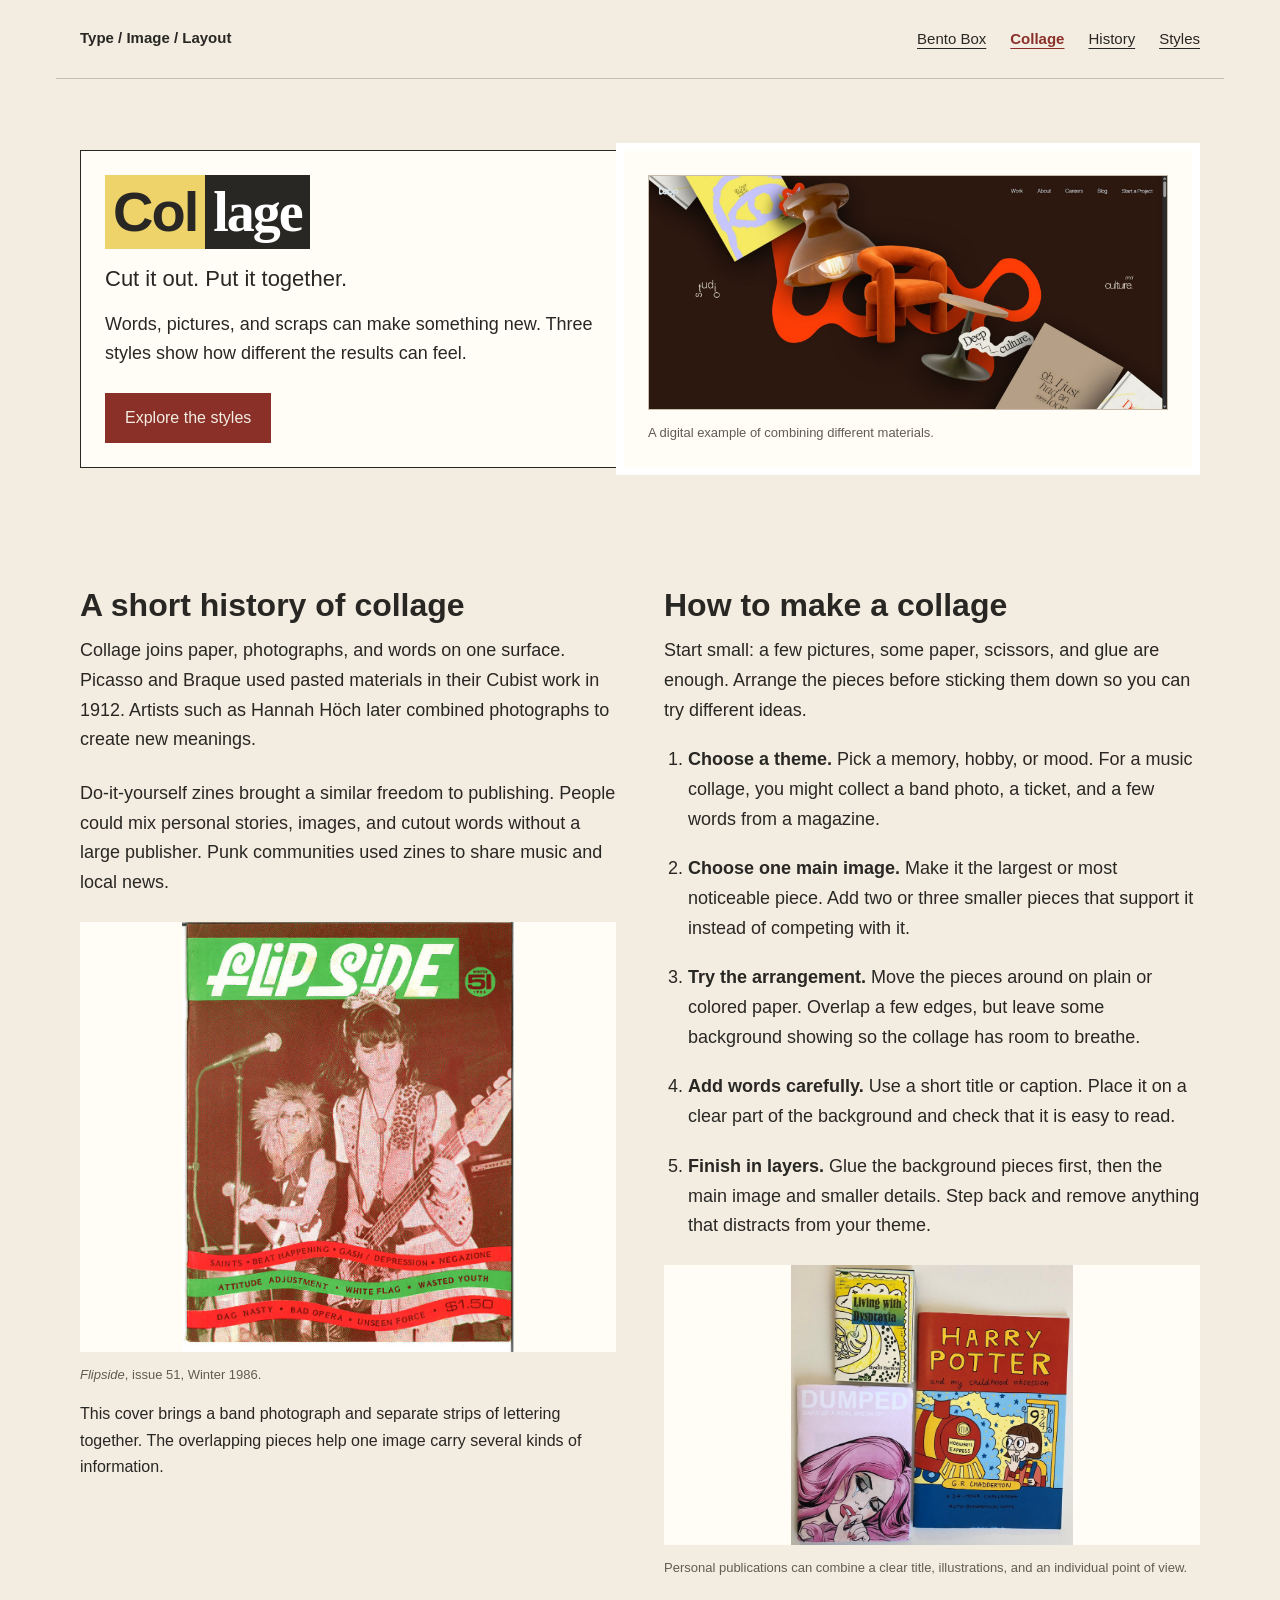
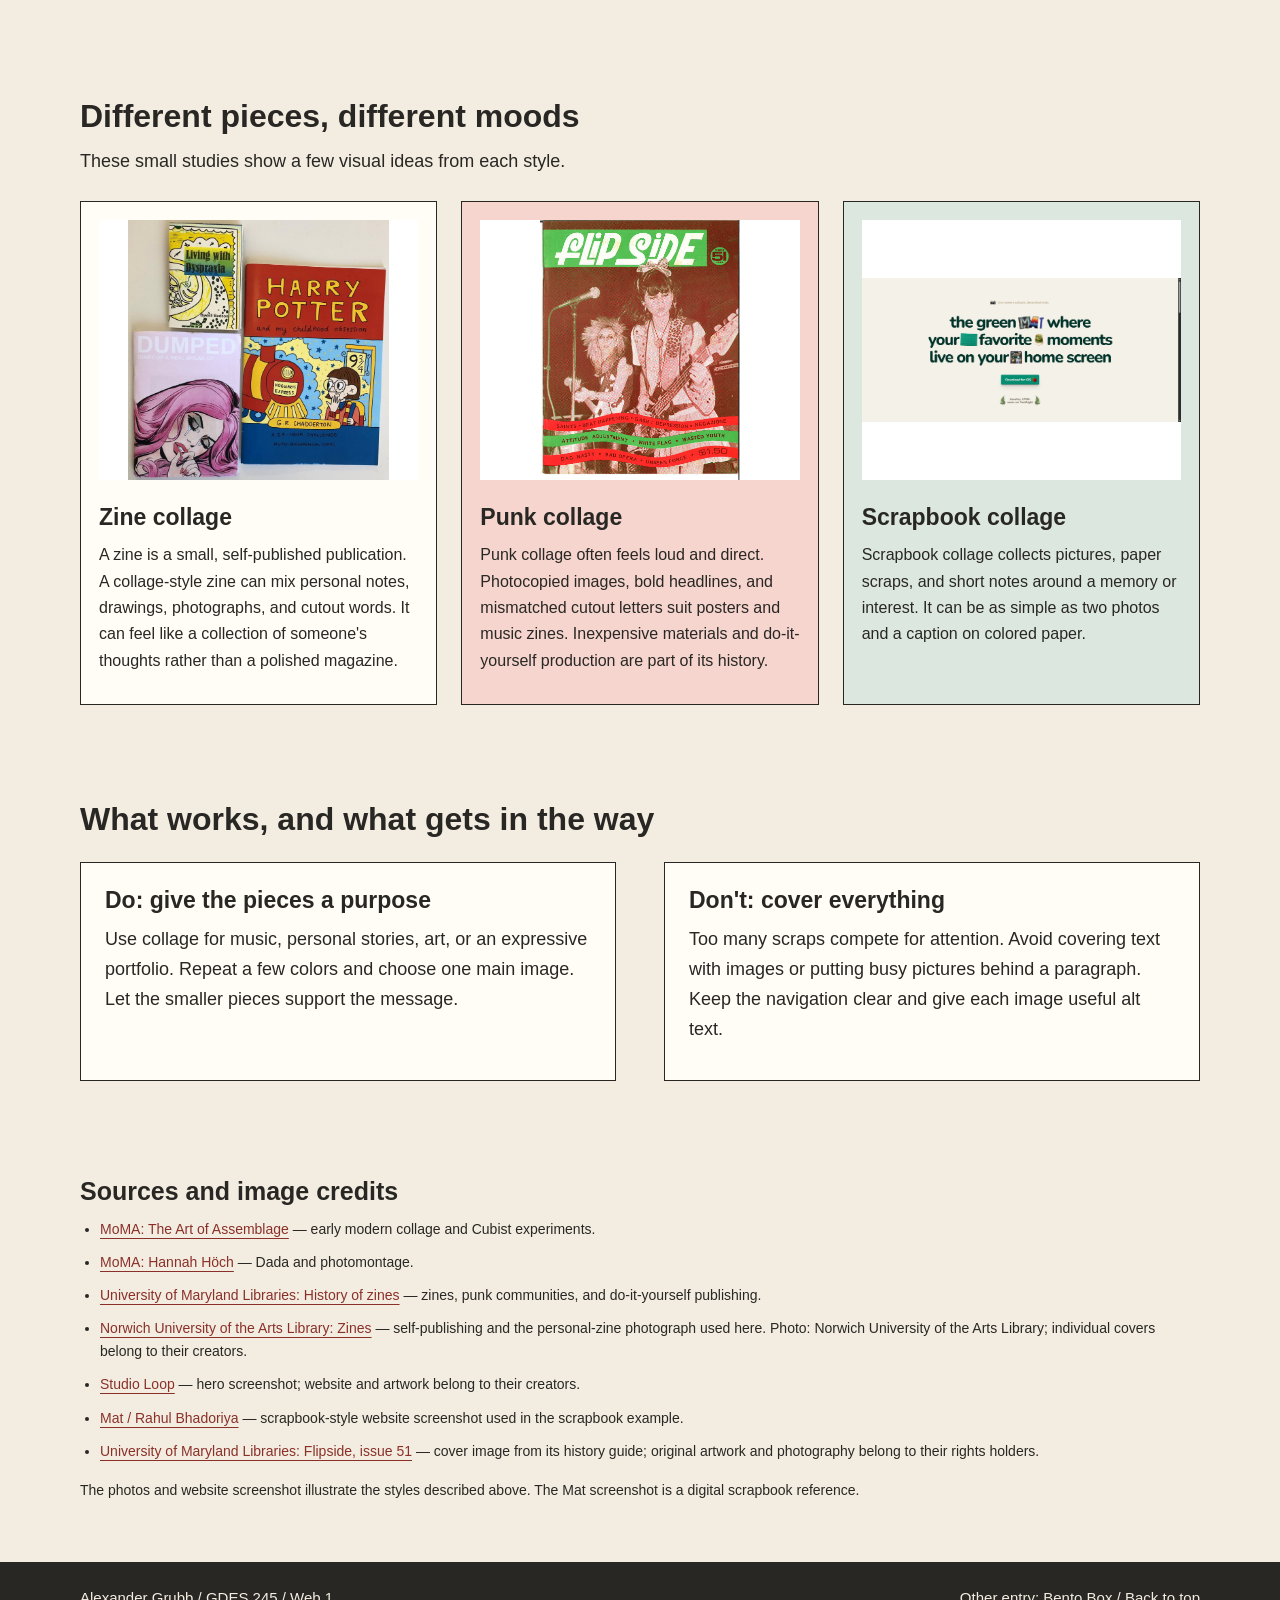
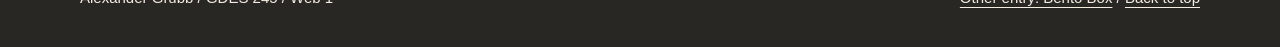
==== collage.html @ f915640b "Copy final pages and used assets with cleaned CSS and learning guide" ====
<!DOCTYPE html>
<html lang="en">
<head>
    <meta charset="UTF-8">
    <meta name="viewport" content="width=device-width, initial-scale=1.0">
    <title>Collage Styles | Type, Image, Layout</title>
    <link rel="stylesheet" href="css/styles.css">
</head>
<body id="top" class="collage-page">
    <a class="skip-link" href="#content">Skip to content</a>
    <nav class="site-nav" aria-label="Main navigation">
        <p class="site-name">Type / Image / Layout</p>
        <ul>
            <li><a href="index.html">Bento Box</a></li>
            <li><a href="collage.html" aria-current="page">Collage</a></li>
            <li><a href="#history">History</a></li>
            <li><a href="#examples">Styles</a></li>
        </ul>
    </nav>
    <header class="hero">
        <div class="paper-note">
            <h1><span class="cut-word">Col</span><span class="cut-word dark-paper">lage</span></h1>
            <p class="lede">Cut it out. Put it together.</p>
            <p>Words, pictures, and scraps can make something new. Three styles show how different the results can feel.</p>
            <a class="button" href="#examples">Explore the styles</a>
        </div>
        <figure class="paper-photo">
            <img src="images/studio-loop.png" alt="Studio Loop's homepage layers photographed books, fabric, and graphic shapes.">
            <figcaption>A digital example of combining different materials.</figcaption>
        </figure>
    </header>
    <main id="content">
        <section class="history collage-history" id="history">
            <div class="history-copy">
                <h2>A short history of collage</h2>
                <p>Collage joins paper, photographs, and words on one surface. Picasso and Braque used pasted materials in their Cubist work in 1912. Artists such as Hannah Höch later combined photographs to create new meanings.</p>
                <p>Do-it-yourself zines brought a similar freedom to publishing. People could mix personal stories, images, and cutout words without a large publisher. Punk communities used zines to share music and local news.</p>
                <figure class="history-photo">
                    <img src="images/flipside.jpg" alt="The cover of Flipside issue 51, with a band photograph and layered strips of text." loading="lazy">
                    <figcaption><em>Flipside</em>, issue 51, Winter 1986.</figcaption>
                </figure>
                <p class="photo-note">This cover brings a band photograph and separate strips of lettering together. The overlapping pieces help one image carry several kinds of information.</p>
            </div>
            <div class="how-to-copy">
                <h2>How to make a collage</h2>
                <p>Start small: a few pictures, some paper, scissors, and glue are enough. Arrange the pieces before sticking them down so you can try different ideas.</p>
                <ol class="how-to-steps">
                    <li><strong>Choose a theme.</strong> Pick a memory, hobby, or mood. For a music collage, you might collect a band photo, a ticket, and a few words from a magazine.</li>
                    <li><strong>Choose one main image.</strong> Make it the largest or most noticeable piece. Add two or three smaller pieces that support it instead of competing with it.</li>
                    <li><strong>Try the arrangement.</strong> Move the pieces around on plain or colored paper. Overlap a few edges, but leave some background showing so the collage has room to breathe.</li>
                    <li><strong>Add words carefully.</strong> Use a short title or caption. Place it on a clear part of the background and check that it is easy to read.</li>
                    <li><strong>Finish in layers.</strong> Glue the background pieces first, then the main image and smaller details. Step back and remove anything that distracts from your theme.</li>
                </ol>
                <figure class="history-reference">
                    <img src="images/personal-zines.jpg" alt="Three personal zines with different illustrated covers from Norwich University of the Arts Library." loading="lazy">
                    <figcaption>Personal publications can combine a clear title, illustrations, and an individual point of view.</figcaption>
                </figure>
            </div>
        </section>
        <section id="examples">
            <div class="section-head">
                <h2>Different pieces, different moods</h2>
                <p>These small studies show a few visual ideas from each style.</p>
            </div>
            <div class="cards collage-styles">
                <article class="card">
                    <figure>
                        <img src="images/personal-zines.jpg" alt="Three personal zines with illustrated covers from Norwich University of the Arts Library." loading="lazy">
                    </figure>
                    <h3>Zine collage</h3>
                    <p>A zine is a small, self-published publication. A collage-style zine can mix personal notes, drawings, photographs, and cutout words. It can feel like a collection of someone's thoughts rather than a polished magazine.</p>
                </article>
                <article class="card">
                    <figure>
                        <img src="images/flipside.jpg" alt="Flipside issue 51, showing a band photograph and layered strips of lettering." loading="lazy">
                    </figure>
                    <h3>Punk collage</h3>
                    <p>Punk collage often feels loud and direct. Photocopied images, bold headlines, and mismatched cutout letters suit posters and music zines. Inexpensive materials and do-it-yourself production are part of its history.</p>
                </article>
                <article class="card">
                    <figure>
                        <img src="images/mat.png" alt="Mat's scrapbook-inspired website with cutout letters and small photographed objects." loading="lazy">
                    </figure>
                    <h3>Scrapbook collage</h3>
                    <p>Scrapbook collage collects pictures, paper scraps, and short notes around a memory or interest. It can be as simple as two photos and a caption on colored paper.</p>
                </article>
            </div>
        </section>
        <section id="uses">
            <div class="section-head">
                <h2>What works, and what gets in the way</h2>
            </div>
            <div class="use-columns">
                <article class="paper-note">
                    <h3>Do: give the pieces a purpose</h3>
                    <p>Use collage for music, personal stories, art, or an expressive portfolio. Repeat a few colors and choose one main image. Let the smaller pieces support the message.</p>
                </article>
                <article class="paper-note">
                    <h3>Don't: cover everything</h3>
                    <p>Too many scraps compete for attention. Avoid covering text with images or putting busy pictures behind a paragraph. Keep the navigation clear and give each image useful alt text.</p>
                </article>
            </div>
        </section>
        <section class="sources" id="sources">
            <h2>Sources and image credits</h2>
            <ul>
                <li><a href="https://assets.moma.org/documents/moma_catalogue_1880_300062228.pdf">MoMA: The Art of Assemblage</a> — early modern collage and Cubist experiments.</li>
                <li><a href="https://www.moma.org/artists/2675-hannah-hoch">MoMA: Hannah Höch</a> — Dada and photomontage.</li>
                <li><a href="https://lib.guides.umd.edu/c.php?g=1378775&amp;p=10803201">University of Maryland Libraries: History of zines</a> — zines, punk communities, and do-it-yourself publishing.</li>
                <li><a href="https://library.norwichuni.ac.uk/guides/zines/">Norwich University of the Arts Library: Zines</a> — self-publishing and the personal-zine photograph used here. Photo: Norwich University of the Arts Library; individual covers belong to their creators.</li>
                <li><a href="https://www.studioloop.com.br/">Studio Loop</a> — hero screenshot; website and artwork belong to their creators.</li>
                <li><a href="https://www.matwidget.com/">Mat / Rahul Bhadoriya</a> — scrapbook-style website screenshot used in the scrapbook example.</li>
                <li><a href="https://archives.lib.umd.edu/repositories/4/archival_objects/659469">University of Maryland Libraries: Flipside, issue 51</a> — cover image from its history guide; original artwork and photography belong to their rights holders.</li>
            </ul>
            <p>The photos and website screenshot illustrate the styles described above. The Mat screenshot is a digital scrapbook reference.</p>
        </section>
    </main>
    <footer class="site-footer">
        <div class="inner">
            <p>Alexander Grubb / GDES 245 / Web 1</p>
            <p><a href="index.html">Other entry: Bento Box</a> / <a href="#top">Back to top</a></p>
        </div>
    </footer>
</body>
</html>
---- css/styles.css ----
/* Shared values: change these once to update both pages. */
:root{
    --paper: #faf6ef;
    --ink: #26231e;
    --muted: #625b52;
    --line: #d7cfc2;
    --panel: #eee7dc;
    --accent: #a73e25;
    --accent-light: #f1d2b5;
    --space-small: 12px;
    --space-medium: 24px;
    --space-large: 48px;
    --title-size: 72px;
    --section-size: 32px;
    --heading-size: 23px;
}

*{
    box-sizing: border-box;
    padding: 0px;
    margin: 0px;
}

body{
    background: var(--paper);
    color: var(--ink);
    font-family: Arial, Helvetica, sans-serif;
    font-size: 18px;
    line-height: 1.65;
}

h1,h2,h3{
    line-height: 1.15;
    margin-bottom: var(--space-small);
}

h1{
    font-size: var(--title-size);
    letter-spacing: -3px;
}

h2{
    font-size: var(--section-size);
}

h3{
    font-size: var(--heading-size);
}

p{
    margin-bottom: var(--space-small);
}

a{
    color: var(--accent);
    text-underline-offset: 4px;
}

a:hover{
    text-decoration-thickness: 3px;
}

/* Keyboard users can see which link is selected. */
a:focus-visible{
    outline: 3px solid var(--accent);
    outline-offset: 5px;
}

img{
    display: block;
    width: 100%;
    max-width: 100%;
    height: auto;
}

figcaption{
    font-size: 13px;
    color: var(--muted);
    padding-top: var(--space-small);
}

.skip-link{
    position: absolute;
    left: 12px;
    top: -100px;
    padding: var(--space-small);
    background: var(--paper);
}

.skip-link:focus{
    top: 12px;
}

.site-nav{
    display: flex;
    justify-content: space-between;
    align-items: center;
    gap: var(--space-medium);
    max-width: 1168px;
    margin: 0px auto;
    padding: var(--space-medium);
    border-bottom: 1px solid var(--line);
}

.site-name{
    font-size: 15px;
    font-weight: bold;
    margin: 0px;
}

.site-nav ul{
    display: flex;
    flex-wrap: wrap;
    gap: var(--space-medium);
    list-style: none;
}

.site-nav a{
    font-size: 15px;
    color: var(--ink);
}

.site-nav a[aria-current="page"]{
    font-weight: bold;
    color: var(--accent);
}

main,.hero{
    max-width: 1168px;
    margin: 0px auto;
    padding-left: var(--space-medium);
    padding-right: var(--space-medium);
}

.hero{
    display: grid;
    grid-template-columns: 1fr 1fr;
    align-items: center;
    gap: var(--space-large);
    padding-top: 64px;
    padding-bottom: 64px;
}

.hero img{
    border: 1px solid var(--line);
}

.eyebrow{
    font-size: 13px;
    letter-spacing: 2px;
    text-transform: uppercase;
    color: var(--accent);
    font-weight: bold;
}

.lede{
    font-size: 22px;
    max-width: 36ch;
}

.button{
    display: inline-block;
    background: var(--accent);
    color: var(--paper);
    padding: 12px 20px;
    margin-top: var(--space-small);
    text-decoration: none;
    font-size: 16px;
}

main > section{
    padding-top: var(--space-large);
    padding-bottom: var(--space-large);
}

.section-head{
    margin-bottom: var(--space-medium);
}

.history{
    display: grid;
    grid-template-columns: 1fr 2fr;
    gap: var(--space-large);
}

.history-copy p{
    max-width: 65ch;
    margin-bottom: var(--space-medium);
}

.cards{
    display: grid;
    grid-template-columns: 1fr 1fr 1fr;
    gap: var(--space-medium);
}

.card{
    background: white;
    border: 1px solid var(--line);
    padding: 16px;
}

.card img{
    aspect-ratio: 2.2 / 1;
    object-fit: contain;
    background: var(--panel);
}

.card h3{
    margin-top: var(--space-medium);
}

.card p{
    font-size: 16px;
}

/* Four equal tracks let one panel span two columns and two rows. */
.bento-grid{
    display: grid;
    grid-template-columns: 1fr 1fr 1fr 1fr;
    gap: var(--space-small);
}

.bento-grid article{
    padding: var(--space-medium);
    border: 1px solid var(--line);
    border-radius: 8px;
}

.feature-panel{
    grid-column: span 2;
    grid-row: span 2;
    background: var(--accent-light);
    display: flex;
    flex-direction: column;
    justify-content: center;
}

.feature-panel h3{
    font-size: 40px;
}

.detail-panel{
    background: white;
}

.summary-panel{
    grid-column: span 2;
    background: var(--panel);
}

.use-columns{
    display: grid;
    grid-template-columns: 1fr 1fr;
    gap: var(--space-large);
}

.site-footer{
    background: var(--ink);
    color: var(--paper);
    padding: var(--space-medium);
}

.site-footer .inner{
    display: flex;
    justify-content: space-between;
    gap: var(--space-medium);
    max-width: 1120px;
    margin: 0px auto;
    font-size: 15px;
}

.site-footer a{
    color: var(--paper);
}

.site-footer a:focus-visible{
    outline-color: var(--paper);
}

/* A simple fallback keeps the text readable on narrow screens. */
@media (max-width: 760px){
    h1{
        font-size: 48px;
        letter-spacing: -2px;
    }

    .site-nav,.site-footer .inner{
        flex-direction: column;
        align-items: flex-start;
    }

    .hero,.history,.cards,.use-columns,.bento-grid{
        grid-template-columns: 1fr;
        gap: var(--space-medium);
    }

    .feature-panel,.summary-panel{
        grid-column: auto;
        grid-row: auto;
    }
}

/* Comic styling applies only to the bento page. */
.bento-page{
    --paper: #fff9e9;
    --ink: #222638;
    --accent: #a92724;
    --accent-light: #ffdf73;
    --line: #222638;
    --panel: #e6eef7;
}

.bento-page h1,.bento-page h2,.bento-page h3{
    font-family: "Arial Black", Arial, Helvetica, sans-serif;
}

.bento-page h1{
    font-size: 64px;
    text-transform: uppercase;
    letter-spacing: -2px;
}

.title-note{
    display: block;
    font-size: 36px;
    color: var(--accent);
    letter-spacing: 0px;
}

.bento-page .site-nav{
    border-bottom: 3px solid var(--ink);
}

.bento-page .button{
    border: 2px solid var(--ink);
    font-weight: bold;
}

/* These four text panels make a small comic-like introduction. */
.hero-panels{
    display: grid;
    grid-template-columns: 1fr 1fr;
    gap: var(--space-small);
}

.hero-panel{
    display: flex;
    align-items: center;
    justify-content: center;
    text-align: center;
    min-height: 110px;
    padding: var(--space-medium);
    margin: 0px;
    background: white;
    border: 3px solid var(--ink);
    font-size: 23px;
    font-weight: bold;
}

.hero-action{
    grid-row: span 2;
    background: var(--accent-light);
    font-size: 42px;
    font-style: italic;
}

.hero-pause{
    background: var(--panel);
}

.hero-reveal{
    grid-column: span 2;
    background: var(--accent);
    color: var(--paper);
}

.comic-history-image{
    width: 100%;
    max-width: none;
    margin: 0px auto;
}

.comic-history-image img{
    border: 3px solid var(--ink);
}

.bento-page .card{
    border: 2px solid var(--ink);
}

.bento-page .card img{
    height: 230px;
    aspect-ratio: auto;
    object-fit: contain;
    background: white;
}

.bento-page .card .eyebrow{
    margin-top: var(--space-medium);
    margin-bottom: 8px;
}

.bento-page .card h3{
    margin-top: 0px;
}

.bento-page .bento-grid article{
    border: 2px solid var(--ink);
    border-radius: 0px;
}

.comic-note{
    padding: var(--space-medium);
    background: var(--panel);
    border: 2px solid var(--ink);
}

.advice-heading{
    margin-top: var(--space-large);
}

@media (max-width: 760px){
    .bento-page h1{
        font-size: 46px;
    }

    .hero-action{
        font-size: 28px;
    }

    .hero-panel{
        padding: var(--space-small);
        font-size: 20px;
    }
}

/* Simple paper pieces for the collage page. */
.collage-page{
    --paper: #f3ede1;
    --ink: #292724;
    --accent: #8a3029;
    --line: #c8bdac;
}

.collage-page .hero{
    gap: 24px;
}

.paper-note,.paper-photo{
    background: #fffdf6;
    padding: 24px;
    border: 1px solid var(--ink);
}

.paper-photo{
    margin-left: -36px;
    border: 8px solid white;
}

.collage-page h1{
    font-size: 56px;
    letter-spacing: -2px;
}

.cut-word{
    display: inline-block;
    background: #edd36a;
    padding: 5px 8px;
}

.dark-paper{
    background: var(--ink);
    color: white;
    font-family: Georgia, "Times New Roman", serif;
}

.collage-page .card{
    padding: 18px;
    border: 1px solid var(--ink);
    background: #fffdf6;
}

.collage-page .card:nth-child(2){
    background: #f5d5ce;
}

.collage-page .card:nth-child(3){
    background: #dce7df;
}

.sources{
    font-size: 14px;
}

.sources h2{
    font-size: 25px;
}

.sources ul{
    padding-left: 20px;
    margin-bottom: 16px;
}

.sources li{
    margin-bottom: 10px;
}

@media (max-width: 760px){
    .paper-photo{
        margin-left: 0px;
    }

    .collage-page h1{
        font-size: 46px;
    }
}

/* Photo references in the collage history. */
.collage-page .collage-history{
    grid-template-columns: 1fr 1fr;
    align-items: start;
}

.history-photo img{
    max-height: 430px;
    object-fit: contain;
    background: #fffdf6;
}

.history-reference{
    margin: 24px 0px;
}

.history-reference img{
    max-height: 280px;
    object-fit: contain;
    background: #fffdf6;
}

@media (max-width: 760px){
    .collage-page .collage-history{
        grid-template-columns: 1fr;
    }
}

/* Equal columns keep the history separate from the instructions. */
.how-to-copy p,.how-to-steps li{
    margin-bottom: 20px;
}

.how-to-steps{
    padding-left: 24px;
}

.photo-note{
    margin-top: 16px;
    font-size: 16px;
}

/* Show each collage reference in full, with no text over the image. */
.collage-styles .card img{
    height: 260px;
    aspect-ratio: auto;
    object-fit: contain;
    background: white;
}
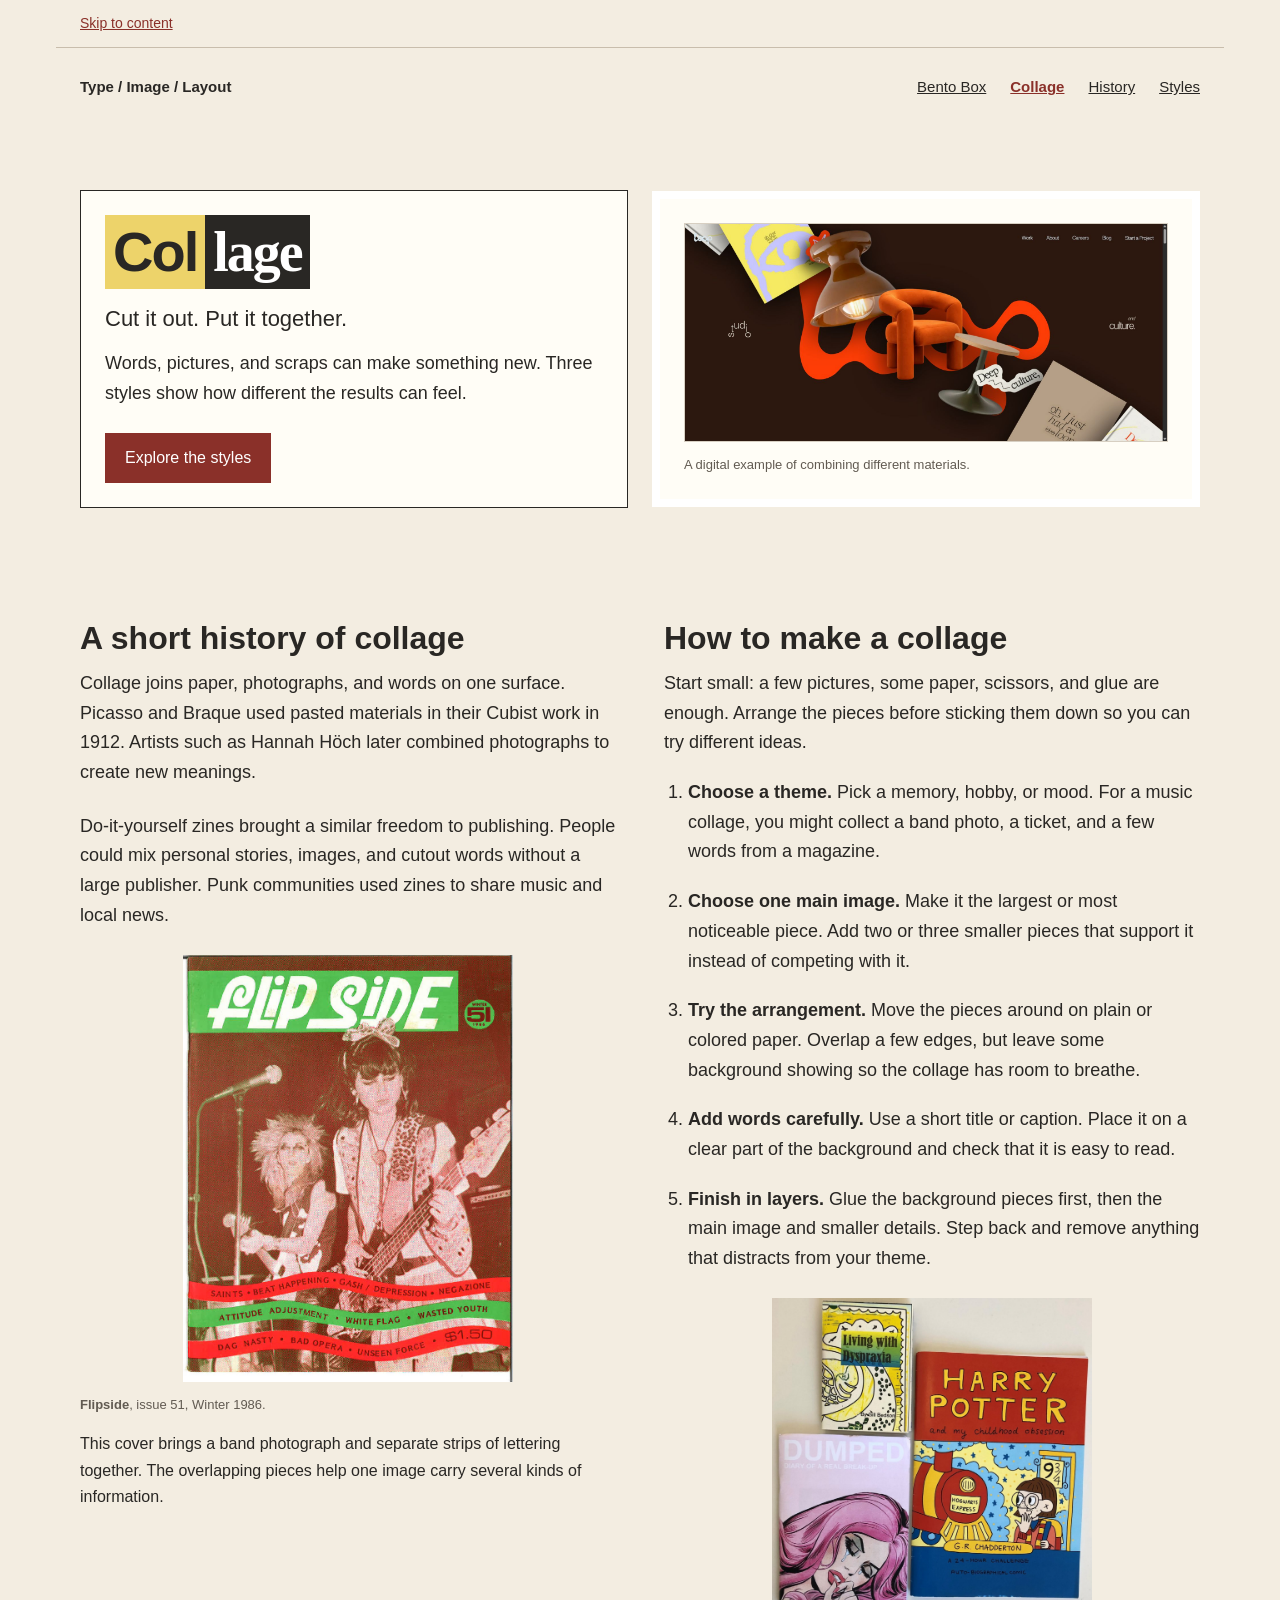
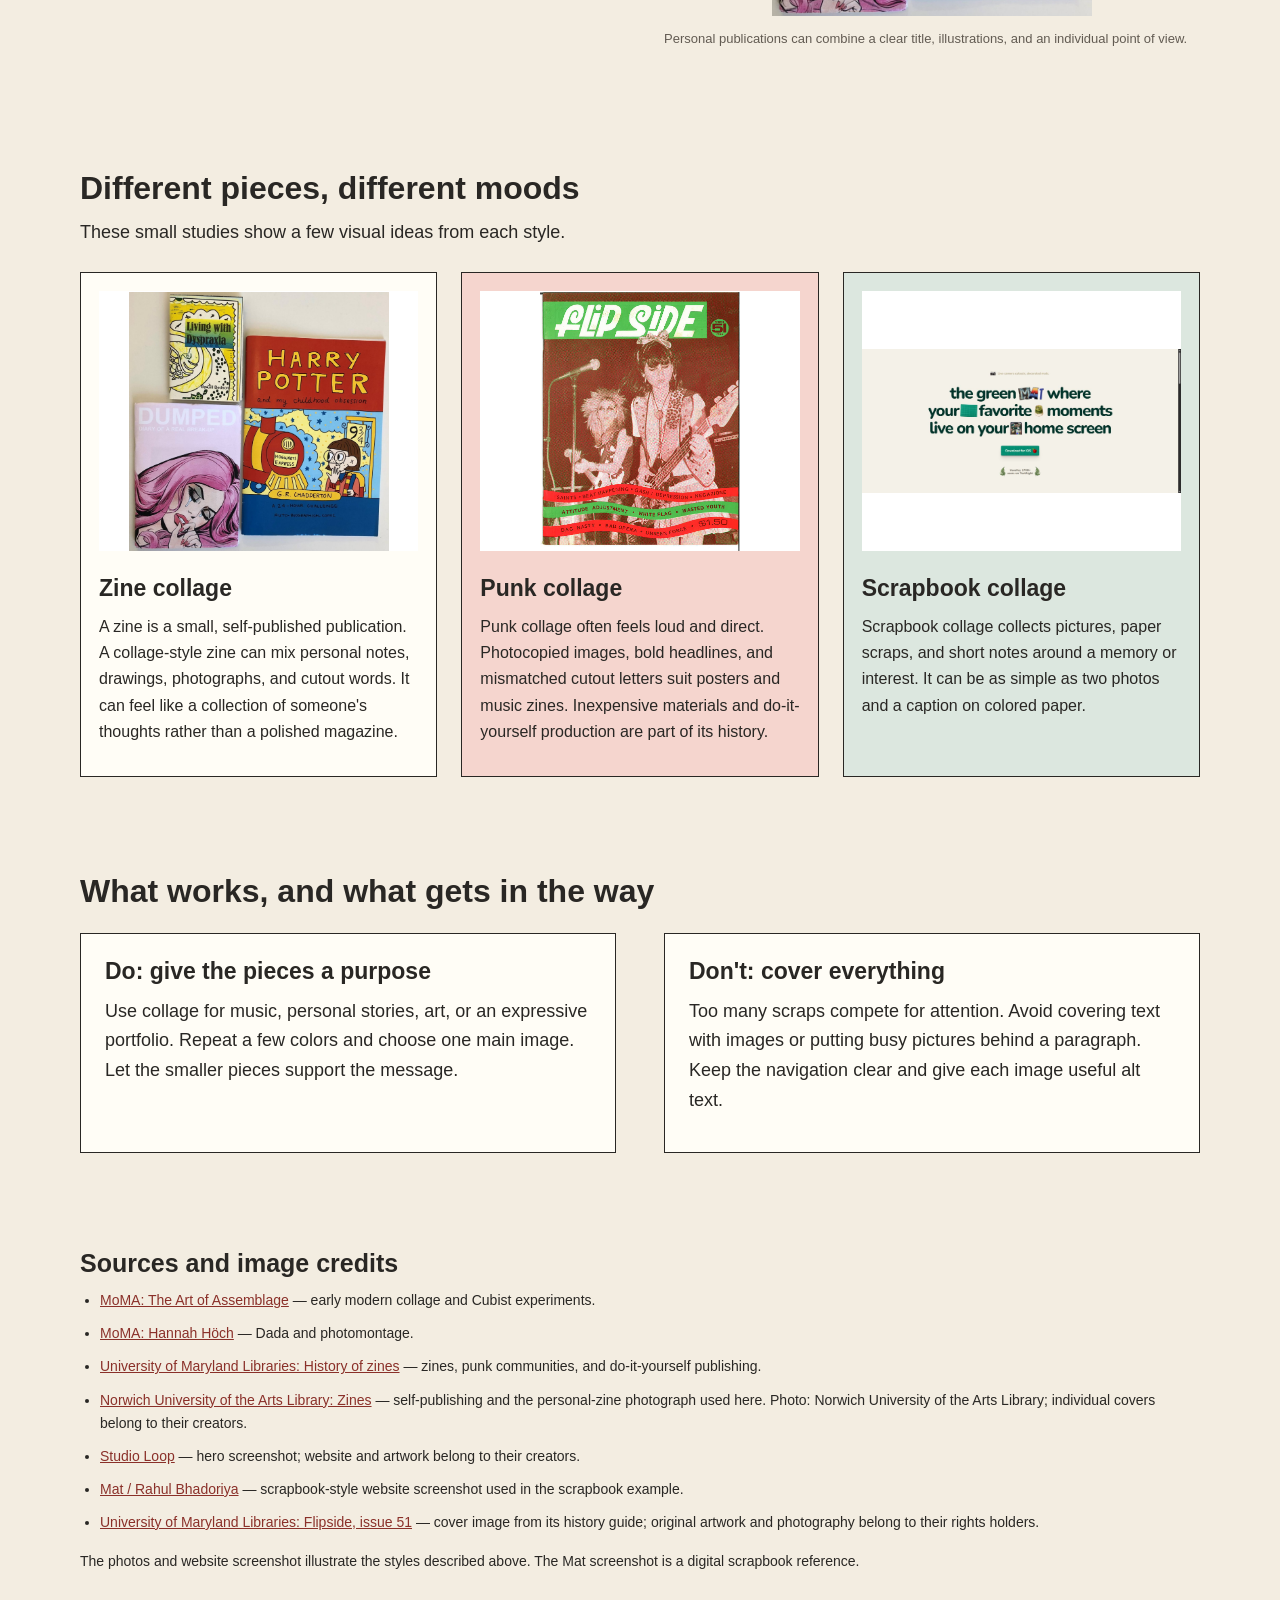
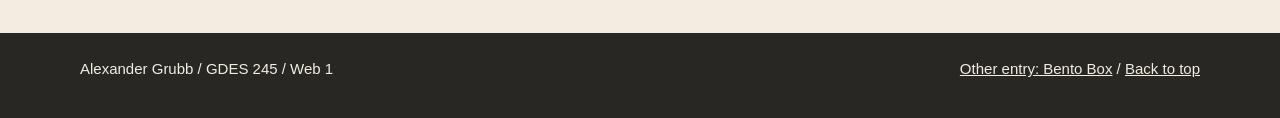
==== commit 43ae44b0: "Match HTML and CSS techniques to earlier practice projects" ====
--- a/collage.html
+++ b/collage.html
@@ -8,88 +8,88 @@
 </head>
 <body id="top" class="collage-page">
     <a class="skip-link" href="#content">Skip to content</a>
-    <nav class="site-nav" aria-label="Main navigation">
+    <nav class="site-nav">
         <p class="site-name">Type / Image / Layout</p>
         <ul>
             <li><a href="index.html">Bento Box</a></li>
-            <li><a href="collage.html" aria-current="page">Collage</a></li>
+            <li><a href="collage.html" class="current-page">Collage</a></li>
             <li><a href="#history">History</a></li>
             <li><a href="#examples">Styles</a></li>
         </ul>
     </nav>
     <header class="hero">
-        <div class="paper-note">
+        <section class="paper-note">
             <h1><span class="cut-word">Col</span><span class="cut-word dark-paper">lage</span></h1>
             <p class="lede">Cut it out. Put it together.</p>
             <p>Words, pictures, and scraps can make something new. Three styles show how different the results can feel.</p>
             <a class="button" href="#examples">Explore the styles</a>
-        </div>
-        <figure class="paper-photo">
+        </section>
+        <aside class="paper-photo">
             <img src="images/studio-loop.png" alt="Studio Loop's homepage layers photographed books, fabric, and graphic shapes.">
-            <figcaption>A digital example of combining different materials.</figcaption>
-        </figure>
+            <p class="image-caption">A digital example of combining different materials.</p>
+        </aside>
     </header>
     <main id="content">
-        <section class="history collage-history" id="history">
-            <div class="history-copy">
+        <section class="page-section history collage-history" id="history">
+            <article class="history-copy">
                 <h2>A short history of collage</h2>
                 <p>Collage joins paper, photographs, and words on one surface. Picasso and Braque used pasted materials in their Cubist work in 1912. Artists such as Hannah Höch later combined photographs to create new meanings.</p>
                 <p>Do-it-yourself zines brought a similar freedom to publishing. People could mix personal stories, images, and cutout words without a large publisher. Punk communities used zines to share music and local news.</p>
-                <figure class="history-photo">
-                    <img src="images/flipside.jpg" alt="The cover of Flipside issue 51, with a band photograph and layered strips of text." loading="lazy">
-                    <figcaption><em>Flipside</em>, issue 51, Winter 1986.</figcaption>
-                </figure>
+                <aside class="history-photo">
+                    <img src="images/flipside.jpg" alt="The cover of Flipside issue 51, with a band photograph and layered strips of text.">
+                    <p class="image-caption"><span class="book-title">Flipside</span>, issue 51, Winter 1986.</p>
+                </aside>
                 <p class="photo-note">This cover brings a band photograph and separate strips of lettering together. The overlapping pieces help one image carry several kinds of information.</p>
-            </div>
-            <div class="how-to-copy">
+            </article>
+            <section class="how-to-copy">
                 <h2>How to make a collage</h2>
                 <p>Start small: a few pictures, some paper, scissors, and glue are enough. Arrange the pieces before sticking them down so you can try different ideas.</p>
                 <ol class="how-to-steps">
-                    <li><strong>Choose a theme.</strong> Pick a memory, hobby, or mood. For a music collage, you might collect a band photo, a ticket, and a few words from a magazine.</li>
-                    <li><strong>Choose one main image.</strong> Make it the largest or most noticeable piece. Add two or three smaller pieces that support it instead of competing with it.</li>
-                    <li><strong>Try the arrangement.</strong> Move the pieces around on plain or colored paper. Overlap a few edges, but leave some background showing so the collage has room to breathe.</li>
-                    <li><strong>Add words carefully.</strong> Use a short title or caption. Place it on a clear part of the background and check that it is easy to read.</li>
-                    <li><strong>Finish in layers.</strong> Glue the background pieces first, then the main image and smaller details. Step back and remove anything that distracts from your theme.</li>
+                    <li><span class="step-label">Choose a theme.</span> Pick a memory, hobby, or mood. For a music collage, you might collect a band photo, a ticket, and a few words from a magazine.</li>
+                    <li><span class="step-label">Choose one main image.</span> Make it the largest or most noticeable piece. Add two or three smaller pieces that support it instead of competing with it.</li>
+                    <li><span class="step-label">Try the arrangement.</span> Move the pieces around on plain or colored paper. Overlap a few edges, but leave some background showing so the collage has room to breathe.</li>
+                    <li><span class="step-label">Add words carefully.</span> Use a short title or caption. Place it on a clear part of the background and check that it is easy to read.</li>
+                    <li><span class="step-label">Finish in layers.</span> Glue the background pieces first, then the main image and smaller details. Step back and remove anything that distracts from your theme.</li>
                 </ol>
-                <figure class="history-reference">
-                    <img src="images/personal-zines.jpg" alt="Three personal zines with different illustrated covers from Norwich University of the Arts Library." loading="lazy">
-                    <figcaption>Personal publications can combine a clear title, illustrations, and an individual point of view.</figcaption>
-                </figure>
-            </div>
+                <aside class="history-reference">
+                    <img src="images/personal-zines.jpg" alt="Three personal zines with different illustrated covers from Norwich University of the Arts Library.">
+                    <p class="image-caption">Personal publications can combine a clear title, illustrations, and an individual point of view.</p>
+                </aside>
+            </section>
         </section>
-        <section id="examples">
-            <div class="section-head">
+        <section class="page-section" id="examples">
+            <header class="section-head">
                 <h2>Different pieces, different moods</h2>
                 <p>These small studies show a few visual ideas from each style.</p>
-            </div>
+            </header>
             <div class="cards collage-styles">
-                <article class="card">
-                    <figure>
-                        <img src="images/personal-zines.jpg" alt="Three personal zines with illustrated covers from Norwich University of the Arts Library." loading="lazy">
-                    </figure>
+                <article class="card zine-card">
+                    <aside class="card-image">
+                        <img src="images/personal-zines.jpg" alt="Three personal zines with illustrated covers from Norwich University of the Arts Library.">
+                    </aside>
                     <h3>Zine collage</h3>
                     <p>A zine is a small, self-published publication. A collage-style zine can mix personal notes, drawings, photographs, and cutout words. It can feel like a collection of someone's thoughts rather than a polished magazine.</p>
                 </article>
-                <article class="card">
-                    <figure>
-                        <img src="images/flipside.jpg" alt="Flipside issue 51, showing a band photograph and layered strips of lettering." loading="lazy">
-                    </figure>
+                <article class="card punk-card">
+                    <aside class="card-image">
+                        <img src="images/flipside.jpg" alt="Flipside issue 51, showing a band photograph and layered strips of lettering.">
+                    </aside>
                     <h3>Punk collage</h3>
                     <p>Punk collage often feels loud and direct. Photocopied images, bold headlines, and mismatched cutout letters suit posters and music zines. Inexpensive materials and do-it-yourself production are part of its history.</p>
                 </article>
-                <article class="card">
-                    <figure>
-                        <img src="images/mat.png" alt="Mat's scrapbook-inspired website with cutout letters and small photographed objects." loading="lazy">
-                    </figure>
+                <article class="card scrapbook-card">
+                    <aside class="card-image">
+                        <img src="images/mat.png" alt="Mat's scrapbook-inspired website with cutout letters and small photographed objects.">
+                    </aside>
                     <h3>Scrapbook collage</h3>
                     <p>Scrapbook collage collects pictures, paper scraps, and short notes around a memory or interest. It can be as simple as two photos and a caption on colored paper.</p>
                 </article>
             </div>
         </section>
-        <section id="uses">
-            <div class="section-head">
+        <section class="page-section" id="uses">
+            <header class="section-head">
                 <h2>What works, and what gets in the way</h2>
-            </div>
+            </header>
             <div class="use-columns">
                 <article class="paper-note">
                     <h3>Do: give the pieces a purpose</h3>
@@ -101,7 +101,7 @@
                 </article>
             </div>
         </section>
-        <section class="sources" id="sources">
+        <section class="page-section sources" id="sources">
             <h2>Sources and image credits</h2>
             <ul>
                 <li><a href="https://assets.moma.org/documents/moma_catalogue_1880_300062228.pdf">MoMA: The Art of Assemblage</a> — early modern collage and Cubist experiments.</li>
--- a/css/styles.css
+++ b/css/styles.css
@@ -1,29 +1,13 @@
-/* Shared values: change these once to update both pages. */
-:root{
-    --paper: #faf6ef;
-    --ink: #26231e;
-    --muted: #625b52;
-    --line: #d7cfc2;
-    --panel: #eee7dc;
-    --accent: #a73e25;
-    --accent-light: #f1d2b5;
-    --space-small: 12px;
-    --space-medium: 24px;
-    --space-large: 48px;
-    --title-size: 72px;
-    --section-size: 32px;
-    --heading-size: 23px;
-}
-
+/* Shared styles use properties from the earlier practice projects. */
 *{
     box-sizing: border-box;
+    margin: 0px;
     padding: 0px;
-    margin: 0px;
 }
 
 body{
-    background: var(--paper);
-    color: var(--ink);
+    background: #faf6ef;
+    color: #26231e;
     font-family: Arial, Helvetica, sans-serif;
     font-size: 18px;
     line-height: 1.65;
@@ -31,39 +15,28 @@
 
 h1,h2,h3{
     line-height: 1.15;
-    margin-bottom: var(--space-small);
+    margin-bottom: 12px;
 }
 
 h1{
-    font-size: var(--title-size);
-    letter-spacing: -3px;
+    font-size: 64px;
+    letter-spacing: -2px;
 }
 
 h2{
-    font-size: var(--section-size);
+    font-size: 32px;
 }
 
 h3{
-    font-size: var(--heading-size);
+    font-size: 23px;
 }
 
 p{
-    margin-bottom: var(--space-small);
+    margin-bottom: 12px;
 }
 
 a{
-    color: var(--accent);
-    text-underline-offset: 4px;
-}
-
-a:hover{
-    text-decoration-thickness: 3px;
-}
-
-/* Keyboard users can see which link is selected. */
-a:focus-visible{
-    outline: 3px solid var(--accent);
-    outline-offset: 5px;
+    color: #a73e25;
 }
 
 img{
@@ -73,167 +46,154 @@
     height: auto;
 }
 
-figcaption{
-    font-size: 13px;
-    color: var(--muted);
-    padding-top: var(--space-small);
-}
-
 .skip-link{
-    position: absolute;
-    left: 12px;
-    top: -100px;
-    padding: var(--space-small);
-    background: var(--paper);
-}
-
-.skip-link:focus{
-    top: 12px;
+    display: block;
+    max-width: 1168px;
+    margin: 0px auto;
+    padding: 12px 24px;
+    font-size: 14px;
 }
 
 .site-nav{
     display: flex;
     justify-content: space-between;
     align-items: center;
-    gap: var(--space-medium);
+    gap: 24px;
     max-width: 1168px;
     margin: 0px auto;
-    padding: var(--space-medium);
-    border-bottom: 1px solid var(--line);
+    padding: 24px;
+    border-top: 1px solid #d7cfc2;
 }
 
 .site-name{
     font-size: 15px;
-    font-weight: bold;
+    font-weight: 600;
     margin: 0px;
 }
 
 .site-nav ul{
     display: flex;
-    flex-wrap: wrap;
-    gap: var(--space-medium);
+    gap: 24px;
     list-style: none;
 }
 
 .site-nav a{
+    color: #26231e;
     font-size: 15px;
-    color: var(--ink);
-}
-
-.site-nav a[aria-current="page"]{
-    font-weight: bold;
-    color: var(--accent);
+}
+
+.site-nav .current-page{
+    font-weight: 600;
+    color: #a73e25;
 }
 
 main,.hero{
     max-width: 1168px;
     margin: 0px auto;
-    padding-left: var(--space-medium);
-    padding-right: var(--space-medium);
+    padding: 0px 24px;
 }
 
 .hero{
     display: grid;
-    grid-template-columns: 1fr 1fr;
+    grid-template: auto / 1fr 1fr;
     align-items: center;
-    gap: var(--space-large);
-    padding-top: 64px;
-    padding-bottom: 64px;
+    gap: 48px;
+    padding: 64px 24px;
 }
 
 .hero img{
-    border: 1px solid var(--line);
+    border: 1px solid #d7cfc2;
+}
+
+.lede{
+    font-size: 22px;
+    max-width: 36ch;
+}
+
+.button{
+    display: inline-block;
+    background: #a73e25;
+    color: #faf6ef;
+    padding: 12px 20px;
+    margin-top: 12px;
+    text-decoration: none;
+    font-size: 16px;
+}
+
+.page-section{
+    padding: 48px 0px;
+}
+
+.section-head{
+    margin-bottom: 24px;
+}
+
+.history{
+    display: grid;
+    grid-template: auto / 1fr 2fr;
+    gap: 48px;
+}
+
+.history-copy p{
+    max-width: 65ch;
+    margin-bottom: 24px;
+}
+
+.cards{
+    display: grid;
+    grid-template: auto / 1fr 1fr 1fr;
+    gap: 24px;
+}
+
+.card{
+    background: white;
+    border: 1px solid #d7cfc2;
+    padding: 16px;
+}
+
+/* A flex container centers each full picture without cropping it. */
+.card-image{
+    display: flex;
+    align-items: center;
+    justify-content: center;
+    height: 230px;
+    background: white;
+}
+
+.card-image a{
+    width: 100%;
+}
+
+.card h3{
+    margin-top: 24px;
+}
+
+.card p{
+    font-size: 16px;
 }
 
 .eyebrow{
     font-size: 13px;
     letter-spacing: 2px;
     text-transform: uppercase;
-    color: var(--accent);
-    font-weight: bold;
-}
-
-.lede{
-    font-size: 22px;
-    max-width: 36ch;
-}
-
-.button{
-    display: inline-block;
-    background: var(--accent);
-    color: var(--paper);
-    padding: 12px 20px;
-    margin-top: var(--space-small);
-    text-decoration: none;
-    font-size: 16px;
-}
-
-main > section{
-    padding-top: var(--space-large);
-    padding-bottom: var(--space-large);
-}
-
-.section-head{
-    margin-bottom: var(--space-medium);
-}
-
-.history{
-    display: grid;
-    grid-template-columns: 1fr 2fr;
-    gap: var(--space-large);
-}
-
-.history-copy p{
-    max-width: 65ch;
-    margin-bottom: var(--space-medium);
-}
-
-.cards{
-    display: grid;
-    grid-template-columns: 1fr 1fr 1fr;
-    gap: var(--space-medium);
-}
-
-.card{
-    background: white;
-    border: 1px solid var(--line);
-    padding: 16px;
-}
-
-.card img{
-    aspect-ratio: 2.2 / 1;
-    object-fit: contain;
-    background: var(--panel);
-}
-
-.card h3{
-    margin-top: var(--space-medium);
-}
-
-.card p{
-    font-size: 16px;
-}
-
-/* Four equal tracks let one panel span two columns and two rows. */
+    font-weight: 600;
+    color: #a73e25;
+}
+
 .bento-grid{
     display: grid;
-    grid-template-columns: 1fr 1fr 1fr 1fr;
-    gap: var(--space-small);
+    grid-template: auto / 1fr 1fr;
+    gap: 12px;
 }
 
 .bento-grid article{
-    padding: var(--space-medium);
-    border: 1px solid var(--line);
-    border-radius: 8px;
+    padding: 24px;
+    border: 2px solid #222638;
 }
 
 .feature-panel{
     grid-column: span 2;
-    grid-row: span 2;
-    background: var(--accent-light);
-    display: flex;
-    flex-direction: column;
-    justify-content: center;
+    background: #ffdf73;
 }
 
 .feature-panel h3{
@@ -246,102 +206,82 @@
 
 .summary-panel{
     grid-column: span 2;
-    background: var(--panel);
+    background: #e6eef7;
 }
 
 .use-columns{
     display: grid;
-    grid-template-columns: 1fr 1fr;
-    gap: var(--space-large);
+    grid-template: auto / 1fr 1fr;
+    gap: 48px;
 }
 
 .site-footer{
-    background: var(--ink);
-    color: var(--paper);
-    padding: var(--space-medium);
+    background: #26231e;
+    color: #faf6ef;
+    padding: 24px;
 }
 
 .site-footer .inner{
     display: flex;
     justify-content: space-between;
-    gap: var(--space-medium);
+    gap: 24px;
     max-width: 1120px;
     margin: 0px auto;
     font-size: 15px;
 }
 
 .site-footer a{
-    color: var(--paper);
-}
-
-.site-footer a:focus-visible{
-    outline-color: var(--paper);
-}
-
-/* A simple fallback keeps the text readable on narrow screens. */
-@media (max-width: 760px){
-    h1{
-        font-size: 48px;
-        letter-spacing: -2px;
-    }
-
-    .site-nav,.site-footer .inner{
-        flex-direction: column;
-        align-items: flex-start;
-    }
-
-    .hero,.history,.cards,.use-columns,.bento-grid{
-        grid-template-columns: 1fr;
-        gap: var(--space-medium);
-    }
-
-    .feature-panel,.summary-panel{
-        grid-column: auto;
-        grid-row: auto;
-    }
-}
-
-/* Comic styling applies only to the bento page. */
+    color: white;
+}
+
+/* Comic colors apply only to the bento page. */
 .bento-page{
-    --paper: #fff9e9;
-    --ink: #222638;
-    --accent: #a92724;
-    --accent-light: #ffdf73;
-    --line: #222638;
-    --panel: #e6eef7;
+    background: #fff9e9;
+    color: #222638;
 }
 
 .bento-page h1,.bento-page h2,.bento-page h3{
-    font-family: "Arial Black", Arial, Helvetica, sans-serif;
+    font-weight: 600;
 }
 
 .bento-page h1{
-    font-size: 64px;
     text-transform: uppercase;
-    letter-spacing: -2px;
+}
+
+.bento-page a{
+    color: #a92724;
+}
+
+.bento-page .site-nav{
+    border-top: 3px solid #222638;
+}
+
+.bento-page .site-nav a{
+    color: #222638;
+}
+
+.bento-page .site-nav .current-page{
+    color: #a92724;
 }
 
 .title-note{
     display: block;
     font-size: 36px;
-    color: var(--accent);
+    color: #a92724;
     letter-spacing: 0px;
 }
 
-.bento-page .site-nav{
-    border-bottom: 3px solid var(--ink);
-}
-
 .bento-page .button{
-    border: 2px solid var(--ink);
-    font-weight: bold;
-}
-
-/* These four text panels make a small comic-like introduction. */
+    background: #a92724;
+    color: #fff9e9;
+    border: 2px solid #222638;
+    font-weight: 600;
+}
+
 .hero-panels{
     display: grid;
-    grid-template-columns: 1fr 1fr;
-    gap: var(--space-small);
+    grid-template: auto / 1fr 1fr;
+    gap: 12px;
 }
 
 .hero-panel{
@@ -350,54 +290,45 @@
     justify-content: center;
     text-align: center;
     min-height: 110px;
-    padding: var(--space-medium);
+    padding: 24px;
     margin: 0px;
     background: white;
-    border: 3px solid var(--ink);
+    border: 3px solid #222638;
     font-size: 23px;
-    font-weight: bold;
+    font-weight: 600;
 }
 
 .hero-action{
-    grid-row: span 2;
-    background: var(--accent-light);
+    grid-column: span 2;
+    background: #ffdf73;
     font-size: 42px;
-    font-style: italic;
 }
 
 .hero-pause{
-    background: var(--panel);
+    background: #e6eef7;
 }
 
 .hero-reveal{
     grid-column: span 2;
-    background: var(--accent);
-    color: var(--paper);
+    background: #a92724;
+    color: #fff9e9;
 }
 
 .comic-history-image{
     width: 100%;
-    max-width: none;
     margin: 0px auto;
 }
 
 .comic-history-image img{
-    border: 3px solid var(--ink);
+    border: 3px solid #222638;
 }
 
 .bento-page .card{
-    border: 2px solid var(--ink);
-}
-
-.bento-page .card img{
-    height: 230px;
-    aspect-ratio: auto;
-    object-fit: contain;
-    background: white;
+    border: 2px solid #222638;
 }
 
 .bento-page .card .eyebrow{
-    margin-top: var(--space-medium);
+    margin-top: 24px;
     margin-bottom: 8px;
 }
 
@@ -405,42 +336,50 @@
     margin-top: 0px;
 }
 
-.bento-page .bento-grid article{
-    border: 2px solid var(--ink);
-    border-radius: 0px;
-}
-
 .comic-note{
-    padding: var(--space-medium);
-    background: var(--panel);
-    border: 2px solid var(--ink);
+    padding: 24px;
+    background: #e6eef7;
+    border: 2px solid #222638;
 }
 
 .advice-heading{
-    margin-top: var(--space-large);
-}
-
-@media (max-width: 760px){
-    .bento-page h1{
-        font-size: 46px;
-    }
-
-    .hero-action{
-        font-size: 28px;
-    }
-
-    .hero-panel{
-        padding: var(--space-small);
-        font-size: 20px;
-    }
-}
-
-/* Simple paper pieces for the collage page. */
+    margin-top: 48px;
+}
+
+.bento-page .site-footer{
+    background: #222638;
+    color: #fff9e9;
+}
+
+.bento-page .site-footer a{
+    color: #fff9e9;
+}
+
+/* Straight paper pieces use the same layout methods. */
 .collage-page{
-    --paper: #f3ede1;
-    --ink: #292724;
-    --accent: #8a3029;
-    --line: #c8bdac;
+    background: #f3ede1;
+    color: #292724;
+}
+
+.collage-page a{
+    color: #8a3029;
+}
+
+.collage-page .site-nav{
+    border-top: 1px solid #c8bdac;
+}
+
+.collage-page .site-nav a{
+    color: #292724;
+}
+
+.collage-page .site-nav .current-page{
+    color: #8a3029;
+}
+
+.collage-page .button{
+    background: #8a3029;
+    color: white;
 }
 
 .collage-page .hero{
@@ -450,17 +389,16 @@
 .paper-note,.paper-photo{
     background: #fffdf6;
     padding: 24px;
-    border: 1px solid var(--ink);
+    border: 1px solid #292724;
 }
 
 .paper-photo{
-    margin-left: -36px;
+    margin-left: 0px;
     border: 8px solid white;
 }
 
 .collage-page h1{
     font-size: 56px;
-    letter-spacing: -2px;
 }
 
 .cut-word{
@@ -470,62 +408,44 @@
 }
 
 .dark-paper{
-    background: var(--ink);
+    background: #292724;
     color: white;
     font-family: Georgia, "Times New Roman", serif;
 }
 
 .collage-page .card{
     padding: 18px;
-    border: 1px solid var(--ink);
+    border: 1px solid #292724;
     background: #fffdf6;
 }
 
-.collage-page .card:nth-child(2){
+.collage-page .punk-card{
     background: #f5d5ce;
 }
 
-.collage-page .card:nth-child(3){
+.collage-page .scrapbook-card{
     background: #dce7df;
 }
 
-.sources{
-    font-size: 14px;
-}
-
-.sources h2{
-    font-size: 25px;
-}
-
-.sources ul{
-    padding-left: 20px;
-    margin-bottom: 16px;
-}
-
-.sources li{
-    margin-bottom: 10px;
-}
-
-@media (max-width: 760px){
-    .paper-photo{
-        margin-left: 0px;
-    }
-
-    .collage-page h1{
-        font-size: 46px;
-    }
-}
-
-/* Photo references in the collage history. */
-.collage-page .collage-history{
-    grid-template-columns: 1fr 1fr;
-    align-items: start;
+.collage-styles .card-image{
+    height: 260px;
+}
+
+.zine-card img{
+    max-width: 260px;
+}
+
+.punk-card img{
+    max-width: 200px;
+}
+
+.collage-history{
+    grid-template: auto / 1fr 1fr;
 }
 
 .history-photo img{
-    max-height: 430px;
-    object-fit: contain;
-    background: #fffdf6;
+    max-width: 330px;
+    margin: 0px auto;
 }
 
 .history-reference{
@@ -533,24 +453,16 @@
 }
 
 .history-reference img{
-    max-height: 280px;
-    object-fit: contain;
-    background: #fffdf6;
-}
-
-@media (max-width: 760px){
-    .collage-page .collage-history{
-        grid-template-columns: 1fr;
-    }
-}
-
-/* Equal columns keep the history separate from the instructions. */
+    max-width: 320px;
+    margin: 0px auto;
+}
+
 .how-to-copy p,.how-to-steps li{
     margin-bottom: 20px;
 }
 
 .how-to-steps{
-    padding-left: 24px;
+    margin-left: 24px;
 }
 
 .photo-note{
@@ -558,10 +470,43 @@
     font-size: 16px;
 }
 
-/* Show each collage reference in full, with no text over the image. */
-.collage-styles .card img{
-    height: 260px;
-    aspect-ratio: auto;
-    object-fit: contain;
-    background: white;
-}
+.image-caption{
+    margin: 0px;
+    font-size: 13px;
+    color: #625b52;
+    padding-top: 12px;
+}
+
+.history-copy .image-caption{
+    margin-bottom: 0px;
+}
+
+.book-title,.step-label{
+    font-weight: 600;
+}
+
+.sources{
+    font-size: 14px;
+}
+
+.sources h2{
+    font-size: 25px;
+}
+
+.sources ul{
+    margin-left: 20px;
+    margin-bottom: 16px;
+}
+
+.sources li{
+    margin-bottom: 10px;
+}
+
+.collage-page .site-footer{
+    background: #292724;
+    color: #f3ede1;
+}
+
+.collage-page .site-footer a{
+    color: #f3ede1;
+}
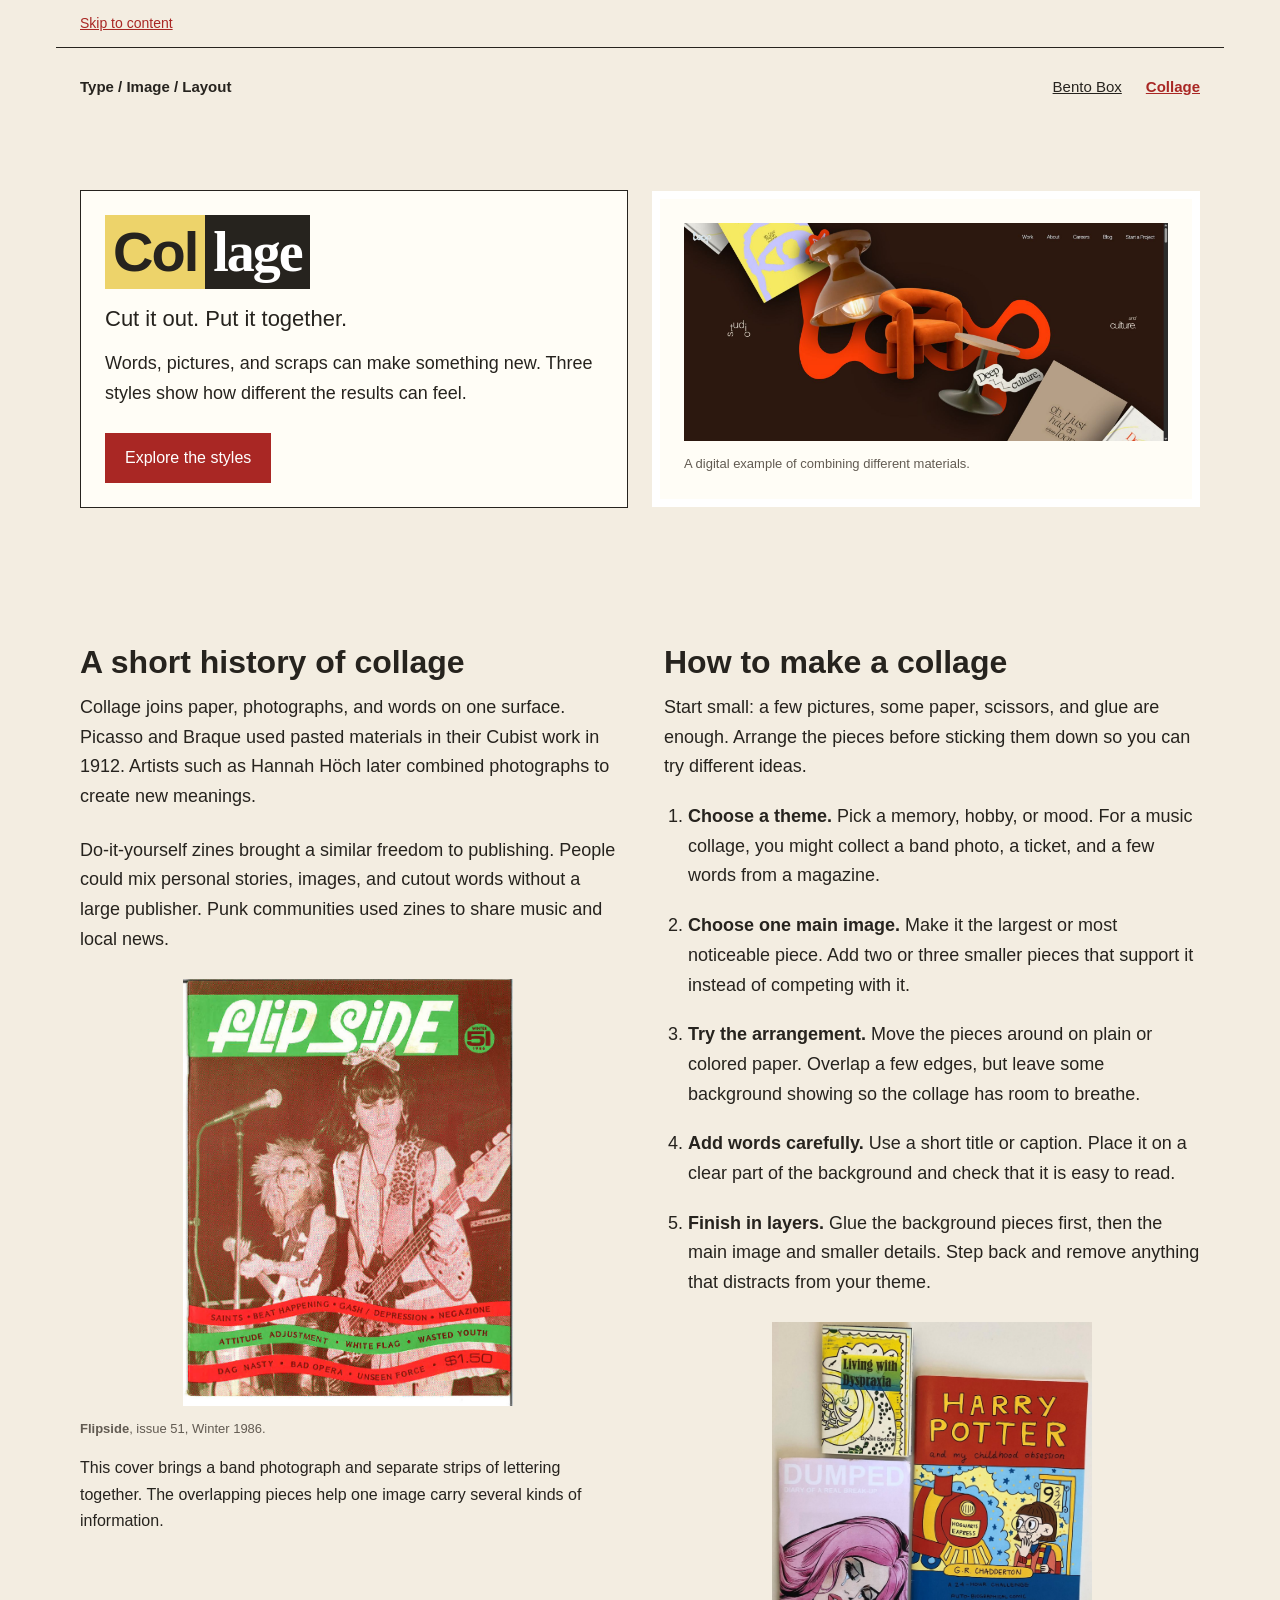
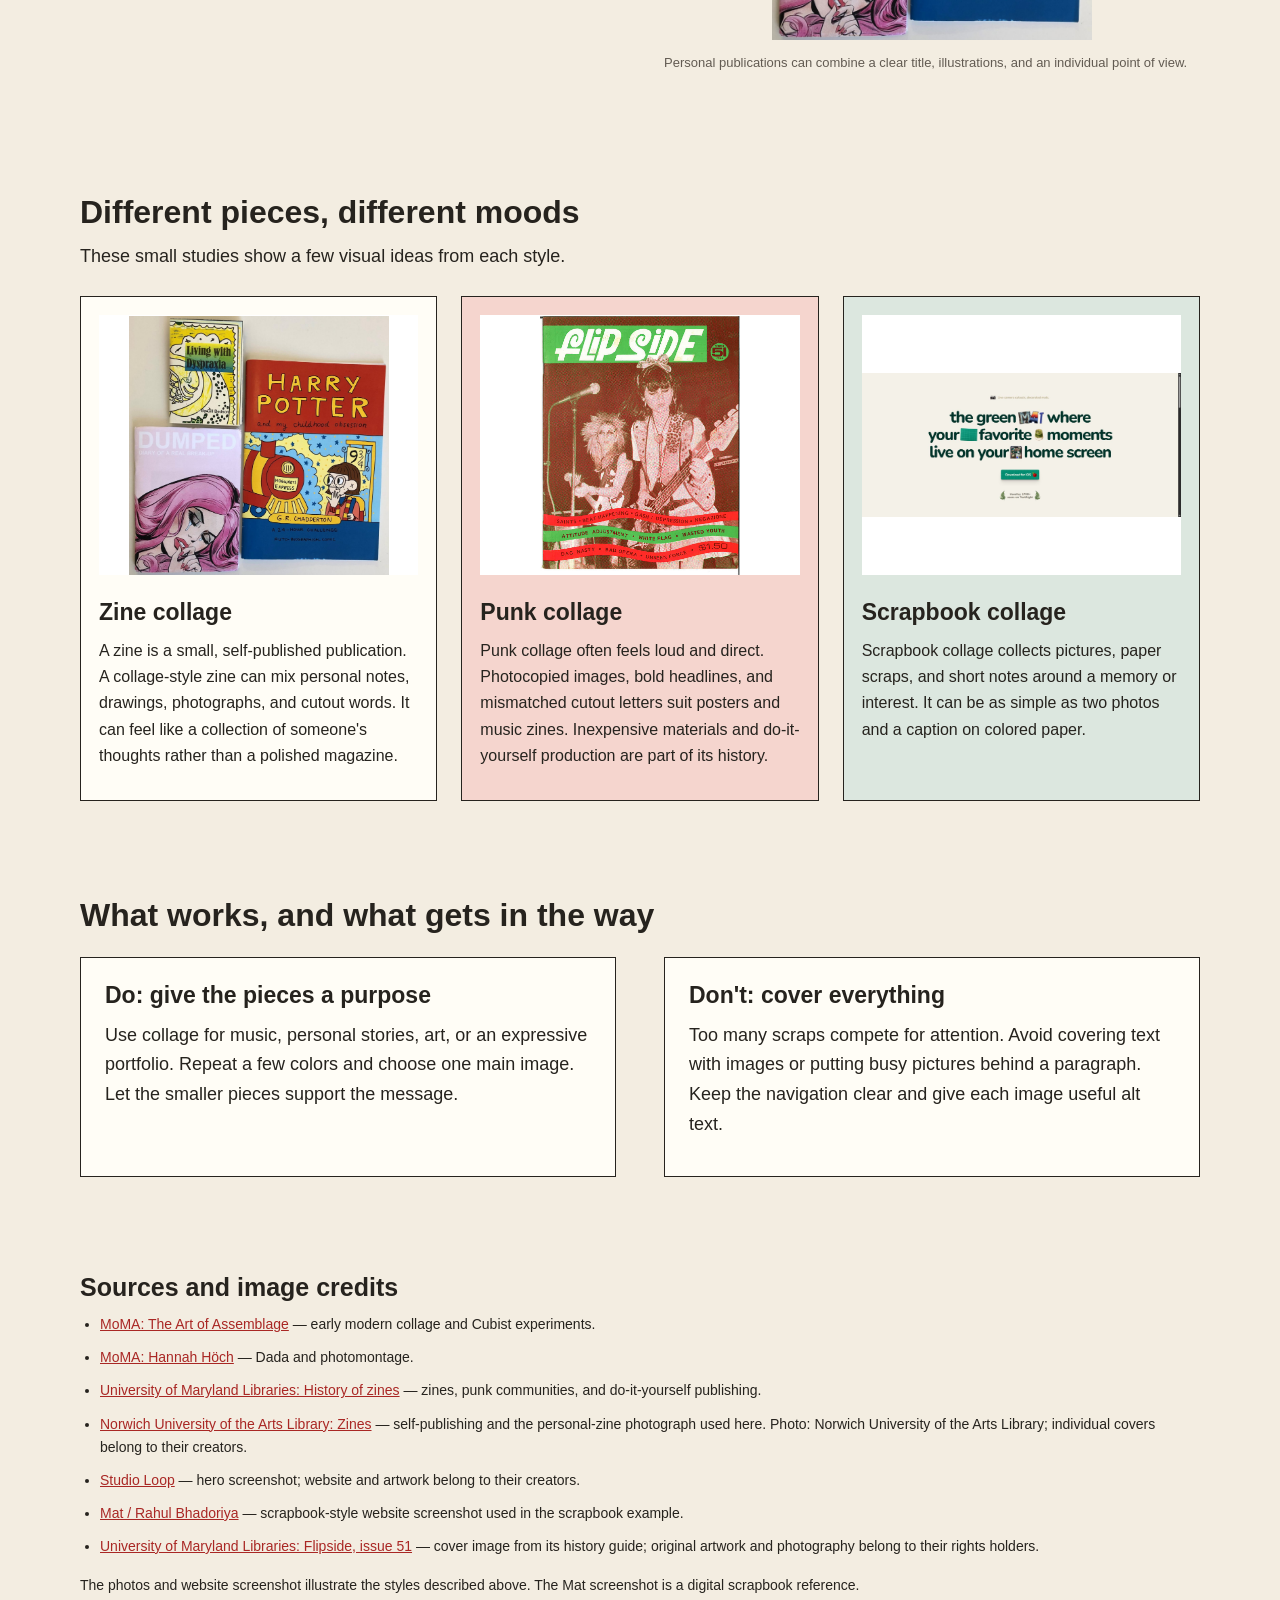
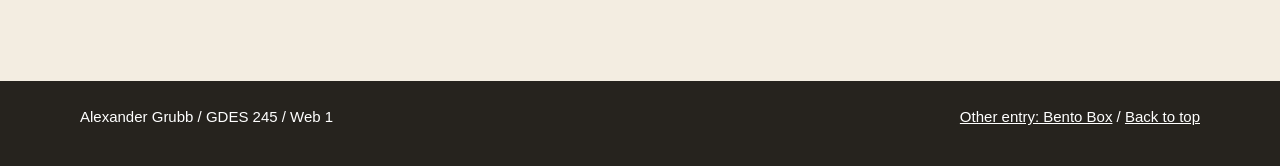
==== commit 931ab77f: "Keep main navigation links to Bento Box and Collage" ====
--- a/collage.html
+++ b/collage.html
@@ -13,8 +13,6 @@
         <ul>
             <li><a href="index.html">Bento Box</a></li>
             <li><a href="collage.html" class="current-page">Collage</a></li>
-            <li><a href="#history">History</a></li>
-            <li><a href="#examples">Styles</a></li>
         </ul>
     </nav>
     <header class="hero">
--- a/css/styles.css
+++ b/css/styles.css
@@ -1,10 +1,9 @@
-/* Shared styles use properties from the earlier practice projects. */
+/* Shared styles use the same methods as the earlier practice projects. */
 *{
     box-sizing: border-box;
     margin: 0px;
     padding: 0px;
 }
-
 body{
     background: #faf6ef;
     color: #26231e;
@@ -12,33 +11,16 @@
     font-size: 18px;
     line-height: 1.65;
 }
-
 h1,h2,h3{
     line-height: 1.15;
+    font-weight: 600;
     margin-bottom: 12px;
 }
-
-h1{
-    font-size: 64px;
-    letter-spacing: -2px;
-}
-
-h2{
-    font-size: 32px;
-}
-
-h3{
-    font-size: 23px;
-}
-
-p{
-    margin-bottom: 12px;
-}
-
-a{
-    color: #a73e25;
-}
-
+h1{ font-size: 64px; letter-spacing: -2px; }
+h2{ font-size: 32px; }
+h3{ font-size: 23px; }
+p{ margin-bottom: 12px; }
+a{ color: #a92724; }
 img{
     display: block;
     width: 100%;
@@ -46,112 +28,61 @@
     height: auto;
 }
 
+/* Shared page width and spacing. */
+.skip-link,.site-nav,main,.hero{
+    max-width: 1168px;
+    margin: 0px auto;
+    padding: 24px;
+}
 .skip-link{
     display: block;
-    max-width: 1168px;
-    margin: 0px auto;
     padding: 12px 24px;
     font-size: 14px;
 }
-
-.site-nav{
-    display: flex;
-    justify-content: space-between;
-    align-items: center;
-    gap: 24px;
-    max-width: 1168px;
-    margin: 0px auto;
-    padding: 24px;
-    border-top: 1px solid #d7cfc2;
-}
-
-.site-name{
-    font-size: 15px;
-    font-weight: 600;
-    margin: 0px;
-}
-
-.site-nav ul{
+.site-nav,.site-nav ul,.site-footer .inner{
     display: flex;
     gap: 24px;
-    list-style: none;
 }
-
-.site-nav a{
-    color: #26231e;
-    font-size: 15px;
+.site-nav,.site-footer .inner{
+    justify-content: space-between;
 }
-
-.site-nav .current-page{
-    font-weight: 600;
-    color: #a73e25;
+.site-nav{
+    align-items: center;
+    border-top: 1px solid #26231e;
 }
-
-main,.hero{
-    max-width: 1168px;
-    margin: 0px auto;
-    padding: 0px 24px;
-}
-
-.hero{
-    display: grid;
-    grid-template: auto / 1fr 1fr;
-    align-items: center;
-    gap: 48px;
-    padding: 64px 24px;
-}
-
-.hero img{
-    border: 1px solid #d7cfc2;
-}
-
-.lede{
-    font-size: 22px;
-    max-width: 36ch;
-}
-
+.site-nav ul{ list-style: none; }
+.site-name,.site-nav a,.site-footer .inner{ font-size: 15px; }
+.site-name{ margin: 0px; }
+.site-name,.site-nav .current-page,.book-title,.step-label{ font-weight: 600; }
+.site-nav a{ color: #26231e; }
+.site-nav .current-page{ color: #a92724; }
 .button{
     display: inline-block;
-    background: #a73e25;
-    color: #faf6ef;
+    background: #a92724;
+    color: white;
     padding: 12px 20px;
     margin-top: 12px;
     text-decoration: none;
     font-size: 16px;
 }
+.lede{ font-size: 22px; max-width: 36ch; }
+.page-section{ padding: 48px 0px; }
+.section-head{ margin-bottom: 24px; }
+.history-copy p{ max-width: 65ch; margin-bottom: 24px; }
 
-.page-section{
-    padding: 48px 0px;
-}
-
-.section-head{
-    margin-bottom: 24px;
-}
-
-.history{
+/* Grids arrange the content. Flexbox centers full images. */
+.hero,.history,.cards,.bento-grid,.use-columns,.hero-panels{
     display: grid;
-    grid-template: auto / 1fr 2fr;
-    gap: 48px;
-}
-
-.history-copy p{
-    max-width: 65ch;
-    margin-bottom: 24px;
-}
-
-.cards{
-    display: grid;
-    grid-template: auto / 1fr 1fr 1fr;
     gap: 24px;
 }
-
-.card{
-    background: white;
-    border: 1px solid #d7cfc2;
-    padding: 16px;
+.hero,.use-columns,.hero-panels{
+    grid-template: auto / 1fr 1fr;
 }
-
-/* A flex container centers each full picture without cropping it. */
+.hero,.history,.use-columns{ gap: 48px; }
+.hero{ align-items: center; padding: 64px 24px; }
+.history{ grid-template: auto / 1fr 2fr; }
+.cards{ grid-template: auto / 1fr 1fr 1fr; }
+.card{ background: white; border: 1px solid #26231e; padding: 16px; }
 .card-image{
     display: flex;
     align-items: center;
@@ -159,131 +90,37 @@
     height: 230px;
     background: white;
 }
-
-.card-image a{
-    width: 100%;
-}
-
-.card h3{
-    margin-top: 24px;
-}
-
-.card p{
-    font-size: 16px;
-}
-
+.card-image a{ width: 100%; }
+.card h3{ margin-top: 24px; }
+.card p,.photo-note{ font-size: 16px; }
 .eyebrow{
     font-size: 13px;
     letter-spacing: 2px;
     text-transform: uppercase;
     font-weight: 600;
-    color: #a73e25;
-}
-
-.bento-grid{
-    display: grid;
-    grid-template: auto / 1fr 1fr;
-    gap: 12px;
-}
-
-.bento-grid article{
-    padding: 24px;
-    border: 2px solid #222638;
-}
-
-.feature-panel{
-    grid-column: span 2;
-    background: #ffdf73;
-}
-
-.feature-panel h3{
-    font-size: 40px;
-}
-
-.detail-panel{
-    background: white;
-}
-
-.summary-panel{
-    grid-column: span 2;
-    background: #e6eef7;
-}
-
-.use-columns{
-    display: grid;
-    grid-template: auto / 1fr 1fr;
-    gap: 48px;
-}
-
-.site-footer{
-    background: #26231e;
-    color: #faf6ef;
-    padding: 24px;
-}
-
-.site-footer .inner{
-    display: flex;
-    justify-content: space-between;
-    gap: 24px;
-    max-width: 1120px;
-    margin: 0px auto;
-    font-size: 15px;
-}
-
-.site-footer a{
-    color: white;
-}
-
-/* Comic colors apply only to the bento page. */
-.bento-page{
-    background: #fff9e9;
-    color: #222638;
-}
-
-.bento-page h1,.bento-page h2,.bento-page h3{
-    font-weight: 600;
-}
-
-.bento-page h1{
-    text-transform: uppercase;
-}
-
-.bento-page a{
     color: #a92724;
 }
+.bento-grid,.hero-panels{ gap: 12px; }
+.bento-grid{ grid-template: auto / 1fr 1fr 1fr 1fr; }
+.bento-grid article,.comic-note{ padding: 24px; border: 2px solid #222638; }
+.feature-panel,.summary-panel,.hero-reveal{ grid-column: span 2; }
+.feature-panel{ grid-row: span 2; background: #ffdf73; }
+.feature-panel h3{ font-size: 40px; }
+.detail-panel{ background: white; }
+.summary-panel,.comic-note{ background: #e6eef7; }
+.advice-heading{ margin-top: 48px; }
 
-.bento-page .site-nav{
-    border-top: 3px solid #222638;
-}
-
-.bento-page .site-nav a{
-    color: #222638;
-}
-
-.bento-page .site-nav .current-page{
-    color: #a92724;
-}
-
+/* Comics keep strong borders and colored panels. */
+.bento-page{ background: #fff9e9; }
+.bento-page h1{ text-transform: uppercase; }
 .title-note{
     display: block;
     font-size: 36px;
     color: #a92724;
     letter-spacing: 0px;
 }
-
-.bento-page .button{
-    background: #a92724;
-    color: #fff9e9;
-    border: 2px solid #222638;
-    font-weight: 600;
-}
-
-.hero-panels{
-    display: grid;
-    grid-template: auto / 1fr 1fr;
-    gap: 12px;
-}
-
+.bento-page .site-nav{ border-top: 3px solid #222638; }
+.bento-page .button,.bento-page .card{ border: 2px solid #222638; }
 .hero-panel{
     display: flex;
     align-items: center;
@@ -297,216 +134,56 @@
     font-size: 23px;
     font-weight: 600;
 }
+.hero-action{ grid-row: span 2; background: #ffdf73; font-size: 42px; }
+.hero-pause{ background: #e6eef7; }
+.hero-reveal{ background: #a92724; color: white; }
+.comic-history-image img{ border: 3px solid #222638; }
+.bento-page .card .eyebrow{ margin-top: 24px; margin-bottom: 8px; }
+.bento-page .card h3{ margin-top: 0px; }
 
-.hero-action{
-    grid-column: span 2;
-    background: #ffdf73;
-    font-size: 42px;
-}
-
-.hero-pause{
-    background: #e6eef7;
-}
-
-.hero-reveal{
-    grid-column: span 2;
-    background: #a92724;
-    color: #fff9e9;
-}
-
-.comic-history-image{
-    width: 100%;
-    margin: 0px auto;
-}
-
-.comic-history-image img{
-    border: 3px solid #222638;
-}
-
-.bento-page .card{
-    border: 2px solid #222638;
-}
-
-.bento-page .card .eyebrow{
-    margin-top: 24px;
-    margin-bottom: 8px;
-}
-
-.bento-page .card h3{
-    margin-top: 0px;
-}
-
-.comic-note{
-    padding: 24px;
-    background: #e6eef7;
-    border: 2px solid #222638;
-}
-
-.advice-heading{
-    margin-top: 48px;
-}
-
-.bento-page .site-footer{
-    background: #222638;
-    color: #fff9e9;
-}
-
-.bento-page .site-footer a{
-    color: #fff9e9;
-}
-
-/* Straight paper pieces use the same layout methods. */
-.collage-page{
-    background: #f3ede1;
-    color: #292724;
-}
-
-.collage-page a{
-    color: #8a3029;
-}
-
-.collage-page .site-nav{
-    border-top: 1px solid #c8bdac;
-}
-
-.collage-page .site-nav a{
-    color: #292724;
-}
-
-.collage-page .site-nav .current-page{
-    color: #8a3029;
-}
-
-.collage-page .button{
-    background: #8a3029;
-    color: white;
-}
-
-.collage-page .hero{
-    gap: 24px;
-}
-
+/* Collage uses straight paper pieces and three named card colors. */
+.collage-page{ background: #f3ede1; }
+.collage-page .hero{ gap: 24px; }
 .paper-note,.paper-photo{
     background: #fffdf6;
     padding: 24px;
-    border: 1px solid #292724;
+    border: 1px solid #26231e;
 }
-
-.paper-photo{
-    margin-left: 0px;
-    border: 8px solid white;
-}
-
-.collage-page h1{
-    font-size: 56px;
-}
-
-.cut-word{
-    display: inline-block;
-    background: #edd36a;
-    padding: 5px 8px;
-}
-
+.paper-photo{ border: 8px solid white; }
+.collage-page h1{ font-size: 56px; }
+.cut-word{ display: inline-block; background: #edd36a; padding: 5px 8px; }
 .dark-paper{
-    background: #292724;
+    background: #26231e;
     color: white;
     font-family: Georgia, "Times New Roman", serif;
 }
-
-.collage-page .card{
-    padding: 18px;
-    border: 1px solid #292724;
-    background: #fffdf6;
-}
-
-.collage-page .punk-card{
-    background: #f5d5ce;
-}
-
-.collage-page .scrapbook-card{
-    background: #dce7df;
-}
-
-.collage-styles .card-image{
-    height: 260px;
-}
-
-.zine-card img{
-    max-width: 260px;
-}
-
-.punk-card img{
-    max-width: 200px;
-}
-
-.collage-history{
-    grid-template: auto / 1fr 1fr;
-}
-
-.history-photo img{
-    max-width: 330px;
-    margin: 0px auto;
-}
-
-.history-reference{
-    margin: 24px 0px;
-}
-
-.history-reference img{
-    max-width: 320px;
-    margin: 0px auto;
-}
-
-.how-to-copy p,.how-to-steps li{
-    margin-bottom: 20px;
-}
-
-.how-to-steps{
-    margin-left: 24px;
-}
-
-.photo-note{
-    margin-top: 16px;
-    font-size: 16px;
-}
-
+.collage-page .card{ padding: 18px; background: #fffdf6; }
+.collage-page .punk-card{ background: #f5d5ce; }
+.collage-page .scrapbook-card{ background: #dce7df; }
+.collage-styles .card-image{ height: 260px; }
+.zine-card img{ max-width: 260px; }
+.punk-card img{ max-width: 200px; }
+.collage-history{ grid-template: auto / 1fr 1fr; }
+.history-photo img,.history-reference img{ margin: 0px auto; }
+.history-photo img{ max-width: 330px; }
+.history-reference{ margin: 24px 0px; }
+.history-reference img{ max-width: 320px; }
+.how-to-copy p,.how-to-steps li{ margin-bottom: 20px; }
+.how-to-steps{ margin-left: 24px; }
+.photo-note{ margin-top: 16px; }
 .image-caption{
     margin: 0px;
     font-size: 13px;
     color: #625b52;
     padding-top: 12px;
 }
+.history-copy .image-caption{ margin-bottom: 0px; }
 
-.history-copy .image-caption{
-    margin-bottom: 0px;
-}
-
-.book-title,.step-label{
-    font-weight: 600;
-}
-
-.sources{
-    font-size: 14px;
-}
-
-.sources h2{
-    font-size: 25px;
-}
-
-.sources ul{
-    margin-left: 20px;
-    margin-bottom: 16px;
-}
-
-.sources li{
-    margin-bottom: 10px;
-}
-
-.collage-page .site-footer{
-    background: #292724;
-    color: #f3ede1;
-}
-
-.collage-page .site-footer a{
-    color: #f3ede1;
-}
+/* Credits and footer. */
+.sources{ font-size: 14px; }
+.sources h2{ font-size: 25px; }
+.sources ul{ margin-left: 20px; margin-bottom: 16px; }
+.sources li{ margin-bottom: 10px; }
+.site-footer{ background: #26231e; color: white; padding: 24px; }
+.site-footer .inner{ max-width: 1120px; margin: 0px auto; }
+.site-footer a{ color: white; }
